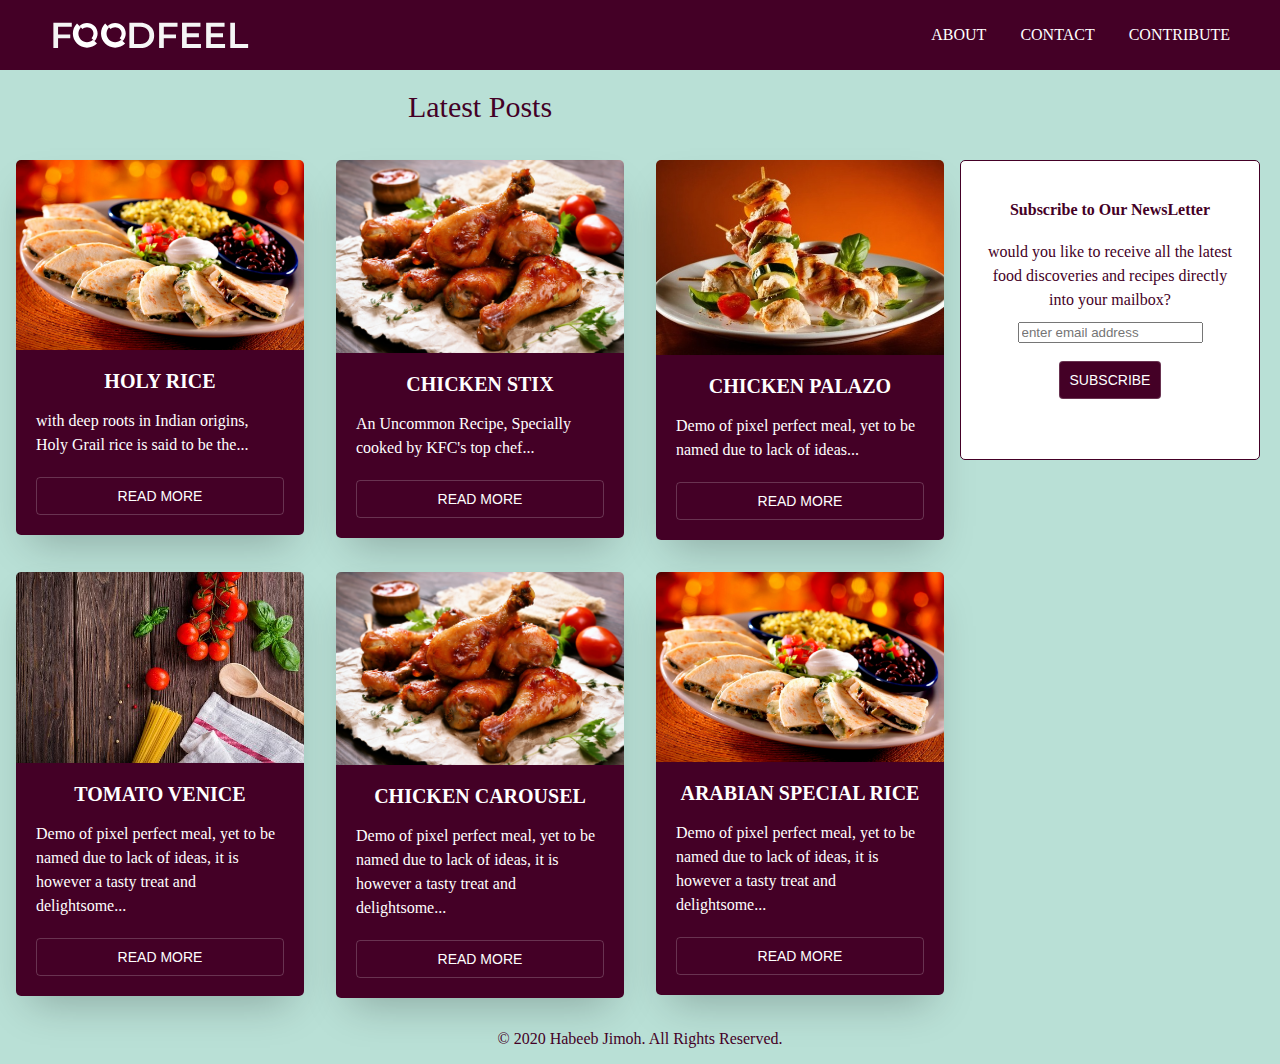
==== index.html @ 4ff2afb5 "Add files via upload" ====
<!DOCTYPE html>
<html lang="en">
<head>
	<meta charset="UTF-8">
	<meta name="viewport" content="width=device-width, initial-scale=1.0">
	<title>FoodFeel Blog | Udacity Project</title>
	<link rel="stylesheet" href="./css/style.css">
</head>
<body>
	<nav>
		<div class="logo">
			<a href="#"><img src="./images/logo.svg" alt="logo"></a>
		</div>
		<div class="links">
			<ul>
				<li><a href="#">About</a></li>
				<li><a href="#">Contact</a></li>
				<li><a href="#">Contribute</a></li>
			</ul>
		</div>
	</nav>

	
	<div class="container">
		<div class="main">
			<h1>Latest Posts</h1>
			<ul class="cards">
			  <li class="cards_item">
				<div class="card">
				  <div class="card_image"><img src="./images/1.jpg" alt="Food 1"></div>
				  <div class="card_content">
					<h2 class="card_title">Holy Rice</h2>
					<p class="card_text">with deep roots in Indian origins, Holy Grail rice is said to be the...</p>
					<button class="btn card_btn"><a href="blog-post.html">Read More</a></button>
				  </div>
				</div>
			  </li>
			  <li class="cards_item">
				<div class="card">
				  <div class="card_image"><img src="./images/2.jpg" alt="Food 2"></div>
				  <div class="card_content">
					<h2 class="card_title">Chicken Stix</h2>
					<p class="card_text">An Uncommon Recipe, Specially cooked by KFC's top chef...</p>
					<button class="btn card_btn"><a href="blog-post.html">Read More</a></button>
				  </div>
				</div>
			  </li>
			  <li class="cards_item">
				<div class="card">
				  <div class="card_image"><img src="./images/3.jpg" alt="Food 3"></div>
				  <div class="card_content">
					<h2 class="card_title">Chicken Palazo</h2>
					<p class="card_text">Demo of pixel perfect meal, yet to be named due to lack of ideas...</p>
					<button class="btn card_btn">Read More</button>
				  </div>
				</div>
			  </li>
			  <li class="cards_item">
				<div class="card">
				  <div class="card_image"><img src="./images/4.jpg" alt="Food 4"></div>
				  <div class="card_content">
					<h2 class="card_title">Tomato Venice</h2>
					<p class="card_text">Demo of pixel perfect meal, yet to be named due to lack of ideas, it is however a tasty treat and delightsome...</p>
					<button class="btn card_btn">Read More</button>
				  </div>
				</div>
			  </li>
			  <li class="cards_item">
				<div class="card">
				  <div class="card_image"><img src="./images/2.jpg" alt="Food 5"></div>
				  <div class="card_content">
					<h2 class="card_title">Chicken Carousel</h2>
					<p class="card_text">Demo of pixel perfect meal, yet to be named due to lack of ideas, it is however a tasty treat and delightsome...</p>
					<button class="btn card_btn">Read More</button>
				  </div>
				</div>
			  </li>
			  <li class="cards_item">
				<div class="card">
				  <div class="card_image"><img src="./images/1.jpg" alt="Food 6"></div>
				  <div class="card_content">
					<h2 class="card_title">Arabian Special Rice</h2>
					<p class="card_text">Demo of pixel perfect meal, yet to be named due to lack of ideas, it is however a tasty treat and delightsome...</p>
					<button class="btn card_btn">Read More</button>
				  </div>
				</div>
			  </li>
			</ul>
		  </div>
		<div class="sidebar">
			<h4>Subscribe to Our NewsLetter</h4>
			<p>would you like to receive all the latest <br> food discoveries and recipes directly into your mailbox?</p>
			
			<input type="text" placeholder="enter email address"><br><br>
			<button class="submit">Subscribe</button>
			
		</div>
	</div>
	<footer>
		<p> © 2020 Habeeb Jimoh. All Rights Reserved.</p>
	</footer>
</div>
</body>
</html>
---- css/style.css ----
@import url('nav.css');
@import url('main.css');
@import url('sidebar.css');
@import url('footer.css');

* {
    box-sizing: border-box;
}

body {
    margin: 0 auto;
    background-color: #b9e0d6;
    color: #440026;
}

.container {
  display: flex;
  flex: 0.7 0.3;

}

@media only screen and (max-width: 760px) {
  .container {
      flex-direction: column;
  }

  .sidebar {
   margin: 20px;
  }
}
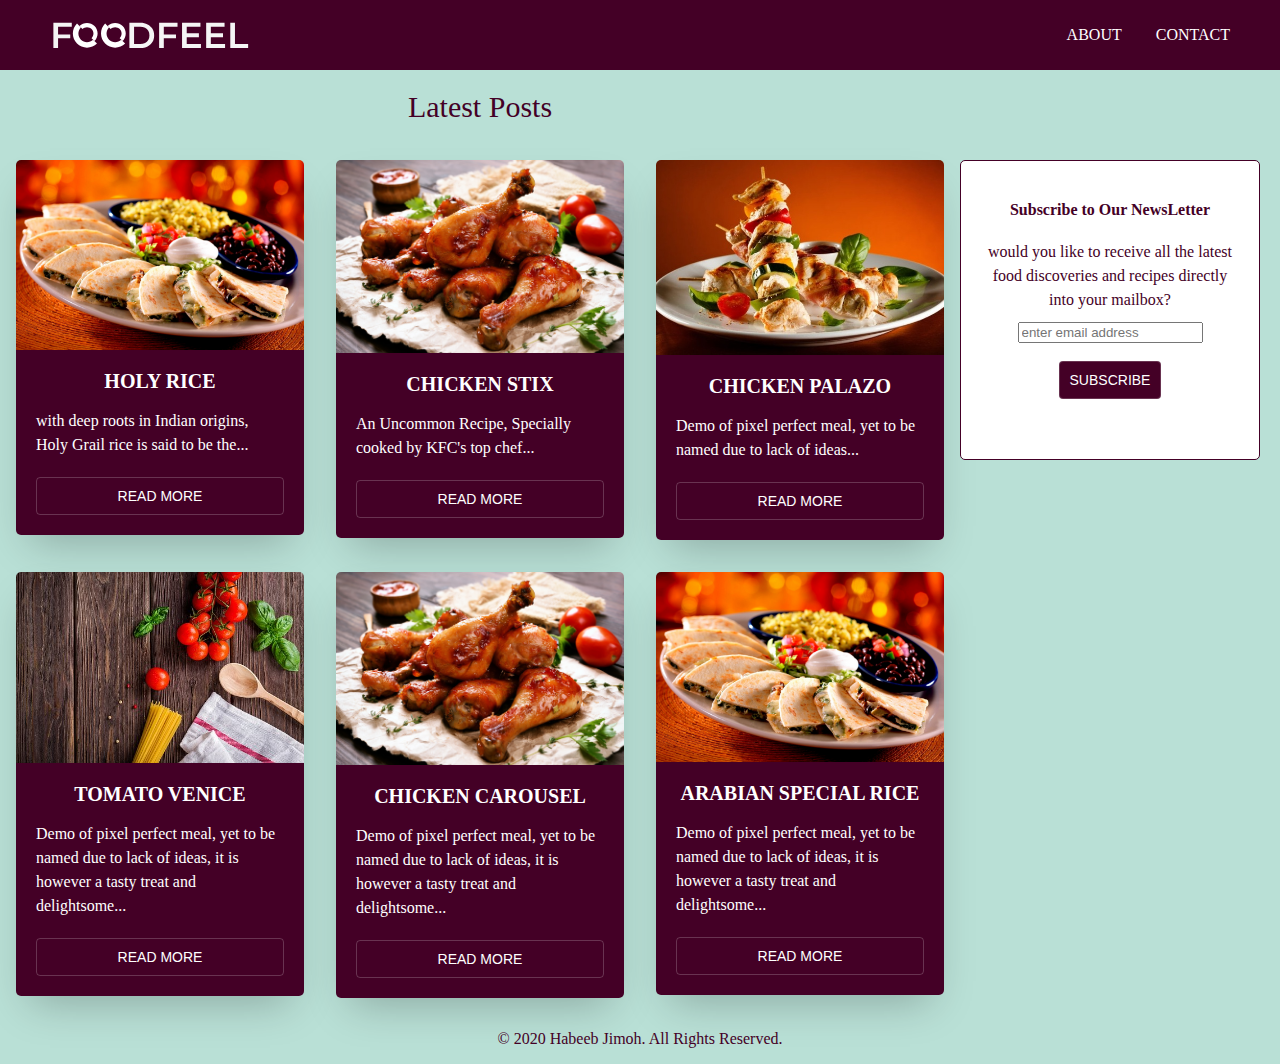
==== commit 6b9a2e6c: "Update index.html" ====
--- a/index.html
+++ b/index.html
@@ -15,7 +15,6 @@
 			<ul>
 				<li><a href="#">About</a></li>
 				<li><a href="#">Contact</a></li>
-				<li><a href="#">Contribute</a></li>
 			</ul>
 		</div>
 	</nav>
@@ -101,4 +100,4 @@
 	</footer>
 </div>
 </body>
-</html>+</html>
